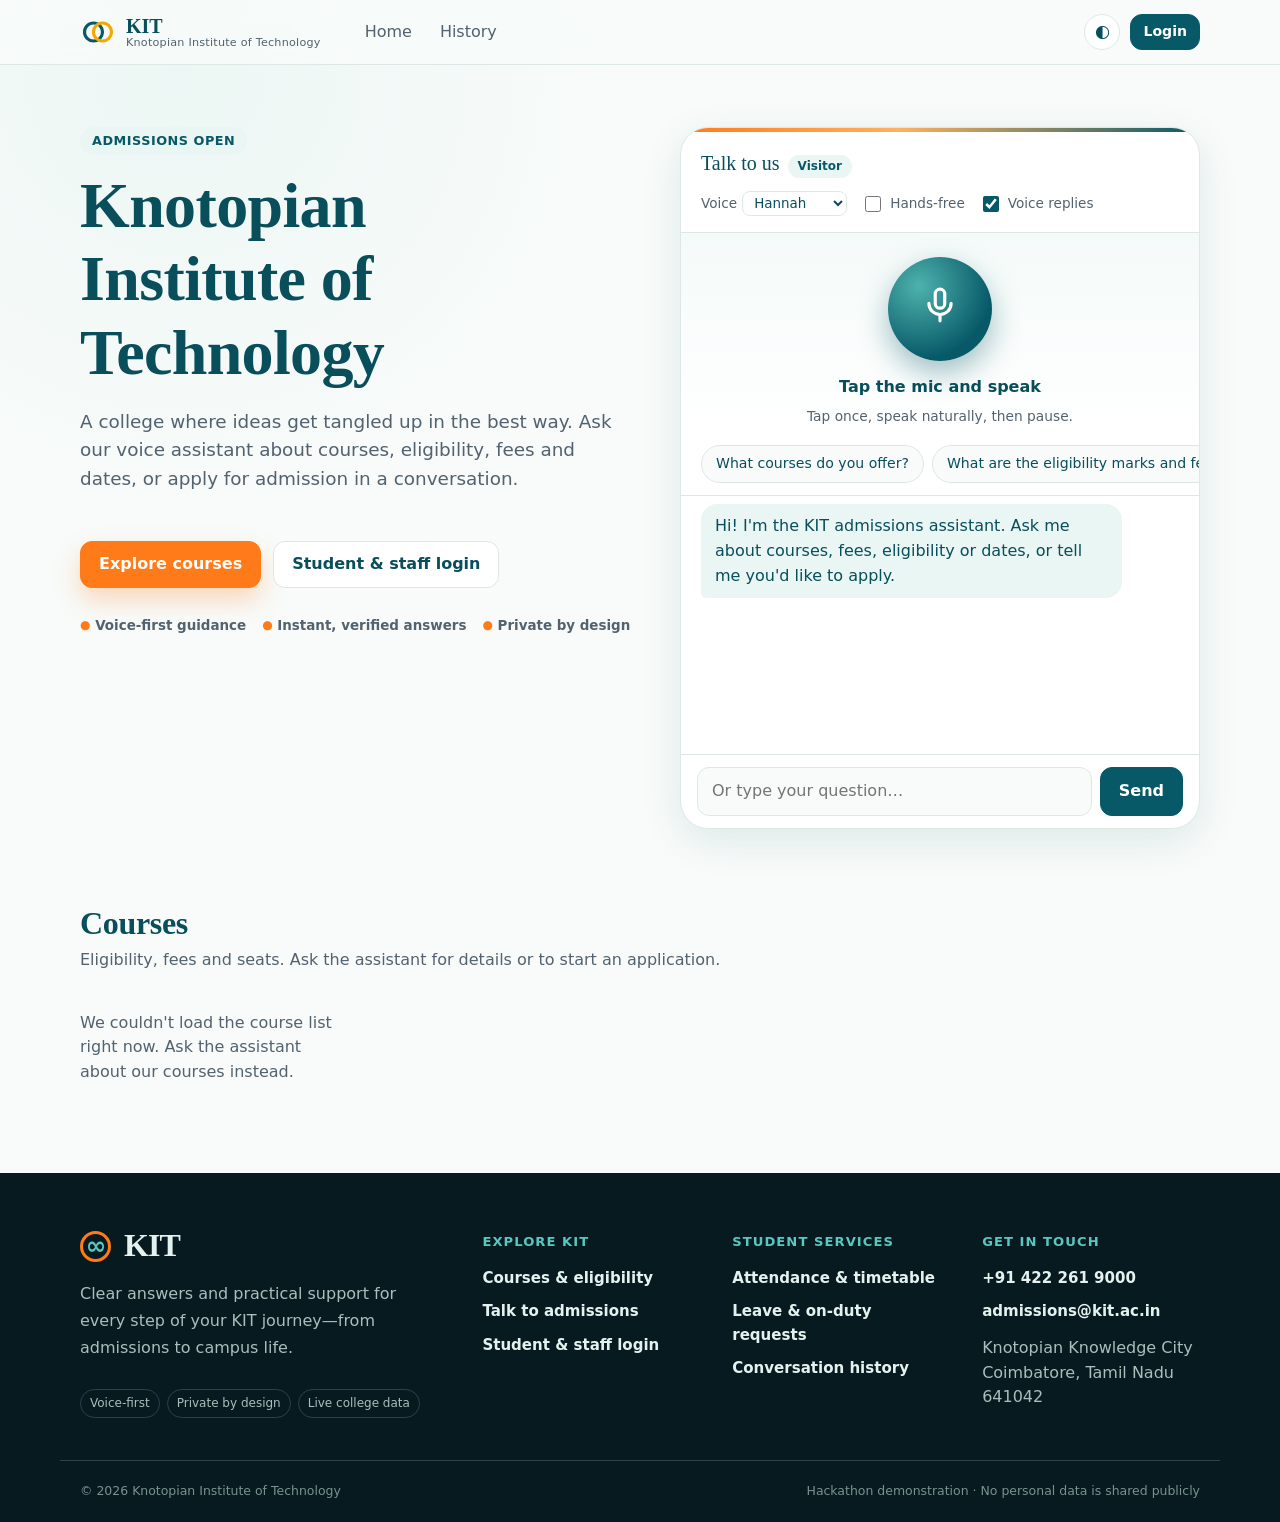
==== static/index.html @ 0d37ac1d "project v1" ====
<!doctype html>
<html lang="en">
<head>
<meta charset="utf-8">
<meta name="viewport" content="width=device-width, initial-scale=1">
<title>Knotopian Institute of Technology – Voice Assistant</title>
<meta name="description" content="Talk to the Knotopian Institute of Technology assistant about admissions, courses and student services.">
<script src="/static/theme.js"></script>
<link rel="stylesheet" href="/static/app.css">
</head>
<body>
<a class="skip" href="#main">Skip to content</a>
<header class="site" id="site-header"></header>
<main id="main">
  <section class="hero container">
    <div>
      <p class="eyebrow">Admissions open</p>
      <h1 id="college-name">Knotopian Institute of Technology</h1>
      <p class="lead" id="college-intro">A college where ideas get tangled up in the best way. Ask our voice assistant about courses, eligibility, fees and dates, or apply for admission in a conversation.</p>
      <div class="welcome-banner" id="welcome" hidden><span id="welcome-text"></span></div>
      <ul class="facts" id="college-facts"></ul>
      <div class="cta">
        <a class="btn primary" href="#courses">Explore courses</a>
        <a class="btn" href="/login" id="login-cta">Student &amp; staff login</a>
      </div>
      <div class="hero-points" aria-label="KIT assistant benefits">
        <span><b>●</b> Voice-first guidance</span>
        <span><b>●</b> Instant, verified answers</span>
        <span><b>●</b> Private by design</span>
      </div>
    </div>
    <div id="assistant"></div>
  </section>
  <section class="block container" id="courses">
    <h2>Courses</h2>
    <p class="sub">Eligibility, fees and seats. Ask the assistant for details or to start an application.</p>
    <div class="grid" id="course-grid" aria-live="polite">
      <div class="skeleton"></div><div class="skeleton"></div><div class="skeleton"></div>
    </div>
  </section>
</main>
<footer class="site-footer">
  <div class="container footer-grid">
    <section class="footer-brand">
      <a class="footer-mark" href="/" aria-label="KIT home"><span>∞</span> KIT</a>
      <p>Clear answers and practical support for every step of your KIT journey—from admissions to campus life.</p>
      <div class="footer-badges"><span>Voice-first</span><span>Private by design</span><span>Live college data</span></div>
    </section>
    <section>
      <h2>Explore KIT</h2>
      <a href="#courses">Courses &amp; eligibility</a>
      <a href="#assistant">Talk to admissions</a>
      <a href="/login">Student &amp; staff login</a>
    </section>
    <section>
      <h2>Student services</h2>
      <a href="/login">Attendance &amp; timetable</a>
      <a href="/login">Leave &amp; on-duty requests</a>
      <a href="/history">Conversation history</a>
    </section>
    <section>
      <h2>Get in touch</h2>
      <a href="tel:+914222619000">+91 422 261 9000</a>
      <a href="mailto:admissions@kit.ac.in">admissions@kit.ac.in</a>
      <p class="footer-address">Knotopian Knowledge City<br>Coimbatore, Tamil Nadu 641042</p>
    </section>
  </div>
  <div class="container footer-bottom"><span>© 2026 Knotopian Institute of Technology</span><span>Hackathon demonstration · No personal data is shared publicly</span></div>
</footer>
<script src="/static/common.js"></script>
<script src="/static/assistant.js"></script>
<script src="/static/home.js"></script>
</body>
</html>
---- static/app.css ----
:root{
  --bg:#F8FBFA; --surface:#FFFFFF; --ink:#084E5B; --muted:#52626F; --line:#DDE8E6;
  --primary:#075968; --primary-hover:#064B58; --on-primary:#FFFFFF; --accent:#FF7A18;
  --ok:#1E8E5A; --danger:#B42318; --soft:#EAF6F3; --shadow:0 12px 40px rgba(8,78,91,.11);
  --serif:"Iowan Old Style","Palatino Linotype",Palatino,Georgia,serif;
  --sans:ui-sans-serif,system-ui,-apple-system,"Segoe UI",Roboto,"Helvetica Neue",Arial,sans-serif;
}
@media (prefers-color-scheme:dark){
  :root{--bg:#0B171B; --surface:#13242A; --ink:#ECF7F5; --muted:#A8BFBB; --line:#29434A;
    --primary:#70D2C2; --primary-hover:#92E1D4; --on-primary:#082027; --accent:#FF9145; --soft:#19343A; --shadow:0 10px 40px rgba(0,0,0,.4);}
}
/* A manual choice takes precedence over the device preference. */
html[data-theme="light"]{--bg:#F8FBFA;--surface:#FFFFFF;--ink:#084E5B;--muted:#52626F;--line:#DDE8E6;--primary:#075968;--primary-hover:#064B58;--on-primary:#FFFFFF;--accent:#FF7A18;--ok:#1E8E5A;--danger:#B42318;--soft:#EAF6F3;--shadow:0 12px 40px rgba(8,78,91,.11)}
html[data-theme="dark"]{--bg:#0B171B;--surface:#13242A;--ink:#ECF7F5;--muted:#A8BFBB;--line:#29434A;--primary:#70D2C2;--primary-hover:#92E1D4;--on-primary:#082027;--accent:#FF9145;--ok:#4DCB93;--danger:#FF8C84;--soft:#19343A;--shadow:0 10px 40px rgba(0,0,0,.4)}
*{box-sizing:border-box}
html{scroll-behavior:smooth}
body{margin:0;background:radial-gradient(circle at 14% 5%,color-mix(in srgb,var(--soft) 85%,transparent),transparent 27rem),var(--bg);color:var(--ink);font:16px/1.55 var(--sans);-webkit-font-smoothing:antialiased}
h1,h2,h3{font-family:var(--serif);line-height:1.15;margin:0;letter-spacing:-.01em}
a{color:var(--primary)}
button,input{font:inherit;color:inherit}
:focus-visible{outline:3px solid var(--accent);outline-offset:2px;border-radius:6px}
.skip{position:absolute;left:-999px;top:8px;background:var(--surface);padding:8px 12px;border-radius:8px;z-index:10}
.skip:focus{left:8px}
.container{max-width:1160px;margin:0 auto;padding:0 20px}

/* header */
header.site{position:sticky;top:0;z-index:5;background:color-mix(in srgb,var(--bg) 88%,transparent);backdrop-filter:blur(10px);border-bottom:1px solid var(--line)}
.bar{display:flex;align-items:center;gap:20px;height:64px}
.brand{display:flex;align-items:center;gap:10px;text-decoration:none;color:var(--ink);color:var(--primary)}
.brand .name{display:flex;flex-direction:column;line-height:1.1;color:var(--ink)}
.brand .name strong{font-family:var(--serif);font-size:1.25rem}
.brand .name small{font-size:.7rem;color:var(--muted);letter-spacing:.02em}
nav.main-nav{display:flex;gap:4px;margin-left:12px}
nav.main-nav a{padding:8px 12px;border-radius:10px;text-decoration:none;color:var(--muted);font-weight:500}
nav.main-nav a:hover,nav.main-nav a[aria-current="page"]{background:var(--soft);color:var(--ink)}
.bar .spacer{flex:1}
.who{display:flex;align-items:center;gap:10px;font-size:.92rem}
.who .role{background:var(--soft);padding:2px 10px;border-radius:99px;font-size:.78rem;font-weight:600;text-transform:capitalize}
.theme-toggle{width:36px;height:36px;border:1px solid var(--line);border-radius:50%;background:var(--surface);color:var(--ink);cursor:pointer;font-size:1.08rem;line-height:1;display:grid;place-items:center}
.theme-toggle:hover{border-color:var(--primary);color:var(--primary)}

/* buttons */
.btn{display:inline-flex;align-items:center;justify-content:center;gap:8px;padding:10px 18px;border-radius:12px;border:1px solid var(--line);background:var(--surface);cursor:pointer;font-weight:600;text-decoration:none;color:var(--ink);transition:background .15s,border-color .15s}
.btn:hover{border-color:var(--primary)}
.btn.primary{background:var(--primary);border-color:var(--primary);color:var(--on-primary)}
.btn.primary:hover{background:var(--primary-hover)}
.hero .cta .btn.primary{background:var(--accent);border-color:var(--accent);color:#fff;box-shadow:0 12px 26px color-mix(in srgb,var(--accent) 28%,transparent)}
.hero .cta .btn.primary:hover{filter:brightness(.94)}
.btn.small{padding:6px 12px;font-size:.88rem}
.btn.danger{color:var(--danger)}

/* hero */
.hero{display:grid;grid-template-columns:minmax(0,1fr) minmax(0,520px);gap:48px;padding:62px 20px 36px;align-items:start}
.eyebrow{display:inline-block;margin:0 0 14px;padding:4px 12px;border-radius:99px;background:var(--soft);color:var(--primary);font-weight:700;font-size:.8rem;letter-spacing:.04em;text-transform:uppercase}
.hero h1{font-size:clamp(2.45rem,5vw,4rem);max-width:12ch}
.lead{font-size:1.15rem;color:var(--muted);max-width:52ch;margin:18px 0 22px}
.facts{list-style:none;padding:0;margin:0 0 26px;display:flex;flex-wrap:wrap;gap:8px}
.facts li{padding:6px 12px;border:1px solid var(--line);border-radius:10px;background:var(--surface);font-size:.9rem}
.facts li b{color:var(--muted);font-weight:600;margin-right:4px}
.cta{display:flex;gap:12px;flex-wrap:wrap}
.hero-points{display:flex;flex-wrap:wrap;gap:9px 16px;margin-top:28px;color:var(--muted);font-size:.84rem;font-weight:600}
.hero-points b{color:var(--accent);font-size:.75rem;vertical-align:1px}
.welcome-banner{padding:12px 16px;border-radius:14px;background:var(--soft);margin-bottom:18px}

/* courses */
section.block{padding:40px 20px}
section.block h2{font-size:2rem;margin-bottom:6px}
section.block .sub{color:var(--muted);margin:0 0 22px}
.grid{display:grid;grid-template-columns:repeat(auto-fill,minmax(250px,1fr));gap:16px}
.card{background:var(--surface);border:1px solid var(--line);border-radius:18px;padding:20px}
.course h3{font-size:1.2rem;margin-bottom:8px}
.course p{margin:0 0 12px;color:var(--muted);font-size:.93rem}
.course dl{margin:0;display:grid;grid-template-columns:auto 1fr;gap:4px 12px;font-size:.88rem}
.course dt{color:var(--muted)}
.course dd{margin:0;font-weight:600}
.skeleton{height:150px;border-radius:18px;background:linear-gradient(90deg,var(--soft),var(--surface),var(--soft));background-size:200% 100%;animation:shimmer 1.4s infinite}
@keyframes shimmer{to{background-position:-200% 0}}
.empty-note{color:var(--muted)}

/* assistant */
.assistant{display:flex;flex-direction:column;height:min(78vh,720px);min-height:560px;background:var(--surface);border:1px solid var(--line);border-radius:28px;box-shadow:var(--shadow);overflow:hidden;position:relative}
.assistant::before{content:"";display:block;height:4px;background:linear-gradient(90deg,var(--accent),#FFB15E 42%,var(--primary))}
.a-top{display:flex;justify-content:space-between;align-items:center;gap:12px;padding:16px 20px;border-bottom:1px solid var(--line);flex-wrap:wrap}
.a-title{font-family:var(--serif);font-size:1.25rem;margin-right:8px}
.badge{display:inline-block;background:var(--soft);border-radius:99px;padding:2px 10px;font-size:.75rem;font-weight:700;color:var(--primary)}
.toggles{display:flex;gap:14px;font-size:.85rem;color:var(--muted)}
.toggle{display:flex;align-items:center;gap:6px;cursor:pointer}
.toggle input{accent-color:var(--primary);width:16px;height:16px}
.voice-choice{display:flex;align-items:center;gap:5px;cursor:pointer}
.voice-choice select{border:1px solid var(--line);border-radius:8px;background:var(--surface);color:var(--ink);padding:3px 22px 3px 7px;font:inherit;font-size:.84rem;cursor:pointer}
.stage{display:flex;flex-direction:column;align-items:center;padding:24px 20px 10px;gap:6px;background:linear-gradient(180deg,color-mix(in srgb,var(--soft) 52%,transparent),transparent)}
.orb{--level:0;position:relative;width:104px;height:104px;border-radius:50%;border:0;cursor:pointer;color:#fff;display:grid;place-items:center;
  background:radial-gradient(circle at 30% 28%,#4EB2AC,var(--primary) 70%);box-shadow:0 12px 30px color-mix(in srgb,var(--primary) 38%,transparent);
  transform:scale(calc(1 + var(--level) * .22));transition:transform .08s linear,background .25s}
.orb svg{width:38px;height:38px}
.orb[data-state="listening"]{background:radial-gradient(circle at 30% 28%,#FFC06A,var(--accent) 70%);color:#2a1d00;box-shadow:0 12px 30px color-mix(in srgb,var(--accent) 45%,transparent)}
.orb[data-state="listening"]::after{content:"";position:absolute;inset:-10px;border-radius:50%;border:3px solid var(--accent);animation:ring 1.3s ease-out infinite}
.orb[data-state="thinking"]{background:radial-gradient(circle at 30% 28%,#9AA3BC,#56607A 70%);animation:breathe 1.2s ease-in-out infinite}
.orb[data-state="speaking"]{background:radial-gradient(circle at 30% 28%,#55D6A5,#1E8E5A 70%);box-shadow:0 12px 30px rgba(30,142,90,.4);animation:breathe .9s ease-in-out infinite}
@keyframes ring{from{transform:scale(.92);opacity:1}to{transform:scale(1.3);opacity:0}}
@keyframes breathe{50%{box-shadow:0 0 0 14px rgba(120,130,170,.18)}}
.state-label{margin:8px 0 0;font-weight:700}
.caption{margin:0;min-height:1.4em;color:var(--muted);font-size:.86rem;text-align:center}
.chips{display:flex;gap:8px;overflow-x:auto;padding:8px 20px 12px;scrollbar-width:none}
.chips::-webkit-scrollbar{display:none}
.chip{flex:none;border:1px solid var(--line);background:var(--bg);border-radius:99px;padding:7px 14px;font-size:.88rem;cursor:pointer;white-space:nowrap}
.chip:hover{border-color:var(--primary);color:var(--primary)}
.log{flex:1;overflow-y:auto;padding:8px 20px 14px;display:flex;flex-direction:column;gap:10px;border-top:1px solid var(--line)}
.msg{max-width:88%;padding:10px 14px;border-radius:16px;overflow-wrap:anywhere;animation:pop .18s ease-out}
.msg p{margin:0;white-space:pre-wrap}
.msg.user{align-self:flex-end;background:var(--primary);color:var(--on-primary);border-bottom-right-radius:5px}
.msg.bot{align-self:flex-start;background:var(--soft);border-bottom-left-radius:5px}
.msg.system{align-self:center;background:transparent;color:var(--muted);font-size:.88rem;text-align:center;border:1px dashed var(--line)}
.msg .tools{display:flex;flex-wrap:wrap;gap:6px;margin-top:8px}
.tool-chip{font-size:.72rem;padding:2px 8px;border-radius:99px;background:var(--surface);color:var(--muted);border:1px solid var(--line)}
@keyframes pop{from{opacity:0;transform:translateY(6px)}}
.composer{display:flex;gap:8px;padding:12px 16px;border-top:1px solid var(--line)}
.composer input{flex:1;min-width:0;padding:11px 14px;border:1px solid var(--line);border-radius:12px;background:var(--bg)}

/* forms & pages */
.page-narrow{max-width:460px;margin:48px auto;padding:0 20px}
.auth-card{padding:28px}
.auth-card h1{font-size:1.9rem;margin-bottom:6px}
.field{display:flex;flex-direction:column;gap:6px;margin:16px 0}
.field label{font-weight:600;font-size:.9rem}
.field input{padding:12px 14px;border:1px solid var(--line);border-radius:12px;background:var(--bg)}
.form-error{color:var(--danger);min-height:1.4em;margin:0 0 8px;font-size:.92rem}
.demo{margin-top:22px;padding-top:18px;border-top:1px solid var(--line);font-size:.88rem;color:var(--muted)}
.demo .row{display:flex;gap:6px;flex-wrap:wrap;margin-top:8px}
.history{display:grid;grid-template-columns:minmax(0,340px) minmax(0,1fr);gap:20px;padding:32px 20px;align-items:start}
.conv-list{list-style:none;margin:0;padding:0;display:flex;flex-direction:column;gap:8px}
.conv-item{width:100%;text-align:left;border:1px solid var(--line);background:var(--surface);border-radius:14px;padding:12px 14px;cursor:pointer}
.conv-item:hover,.conv-item[aria-current="true"]{border-color:var(--primary);background:var(--soft)}
.conv-item strong{display:block;overflow:hidden;text-overflow:ellipsis;white-space:nowrap}
.conv-item small{color:var(--muted)}
.thread{padding:20px;min-height:320px}
.thread .log{border:0;padding:0;overflow:visible}
.thread-head{display:flex;justify-content:space-between;align-items:center;gap:12px;margin-bottom:14px}
.site-footer{margin-top:32px;padding:56px 0 22px;background:#071A20;color:#A8BFBB;border:0}
.footer-grid{display:grid;grid-template-columns:1.7fr repeat(3,1fr);gap:32px;padding-bottom:42px}
.footer-grid section{display:flex;flex-direction:column;align-items:flex-start;gap:10px}
.footer-grid h2{font-family:var(--sans);font-size:.82rem;letter-spacing:.08em;text-transform:uppercase;color:#57C8C1;margin:5px 0 8px}
.footer-grid a{color:#E4F1EE;text-decoration:none;font-weight:600;font-size:.94rem}
.footer-grid a:hover{text-decoration:underline;color:#FFB15E}
.footer-brand p{max-width:32ch;margin:8px 0 10px;font-size:1rem;line-height:1.7}
.footer-mark{font:700 2rem/1 var(--serif)!important;color:#E4F1EE!important;letter-spacing:-.03em}
.footer-mark span{display:inline-grid;place-items:center;width:31px;height:31px;border:3px solid #FF7A18;border-radius:50%;color:#57C8C1;font-family:var(--sans);font-size:1.55rem;vertical-align:2px;margin-right:6px}
.footer-badges{display:flex;flex-wrap:wrap;gap:7px;margin-top:8px}
.footer-badges span{border:1px solid #29434A;border-radius:99px;padding:4px 9px;font-size:.75rem;color:#A8BFBB}
.footer-address{margin:2px 0;color:#A8BFBB;line-height:1.55}
.footer-bottom{display:flex;justify-content:space-between;gap:18px;padding-top:20px;border-top:1px solid #29434A;font-size:.78rem;color:#78938F}

@media (max-width:900px){
  .hero{grid-template-columns:1fr;padding-top:28px}
  .history{grid-template-columns:1fr}
  nav.main-nav{display:none}
  .assistant{height:82vh}
  .footer-grid{grid-template-columns:repeat(2,1fr)}
}
@media (max-width:560px){
  .footer-grid{grid-template-columns:1fr;gap:24px}
  .footer-bottom{flex-direction:column}
  .a-top{align-items:flex-start}
  .toggles{width:100%;justify-content:space-between;gap:8px;font-size:.78rem}
  .voice-choice select{max-width:82px}
}
@media (prefers-reduced-motion:reduce){
  *{animation:none!important;transition:none!important}
}
.auth-card .btn.primary{width:100%}
.history h2{font-size:1.6rem;margin-bottom:14px}
[hidden]{display:none!important}
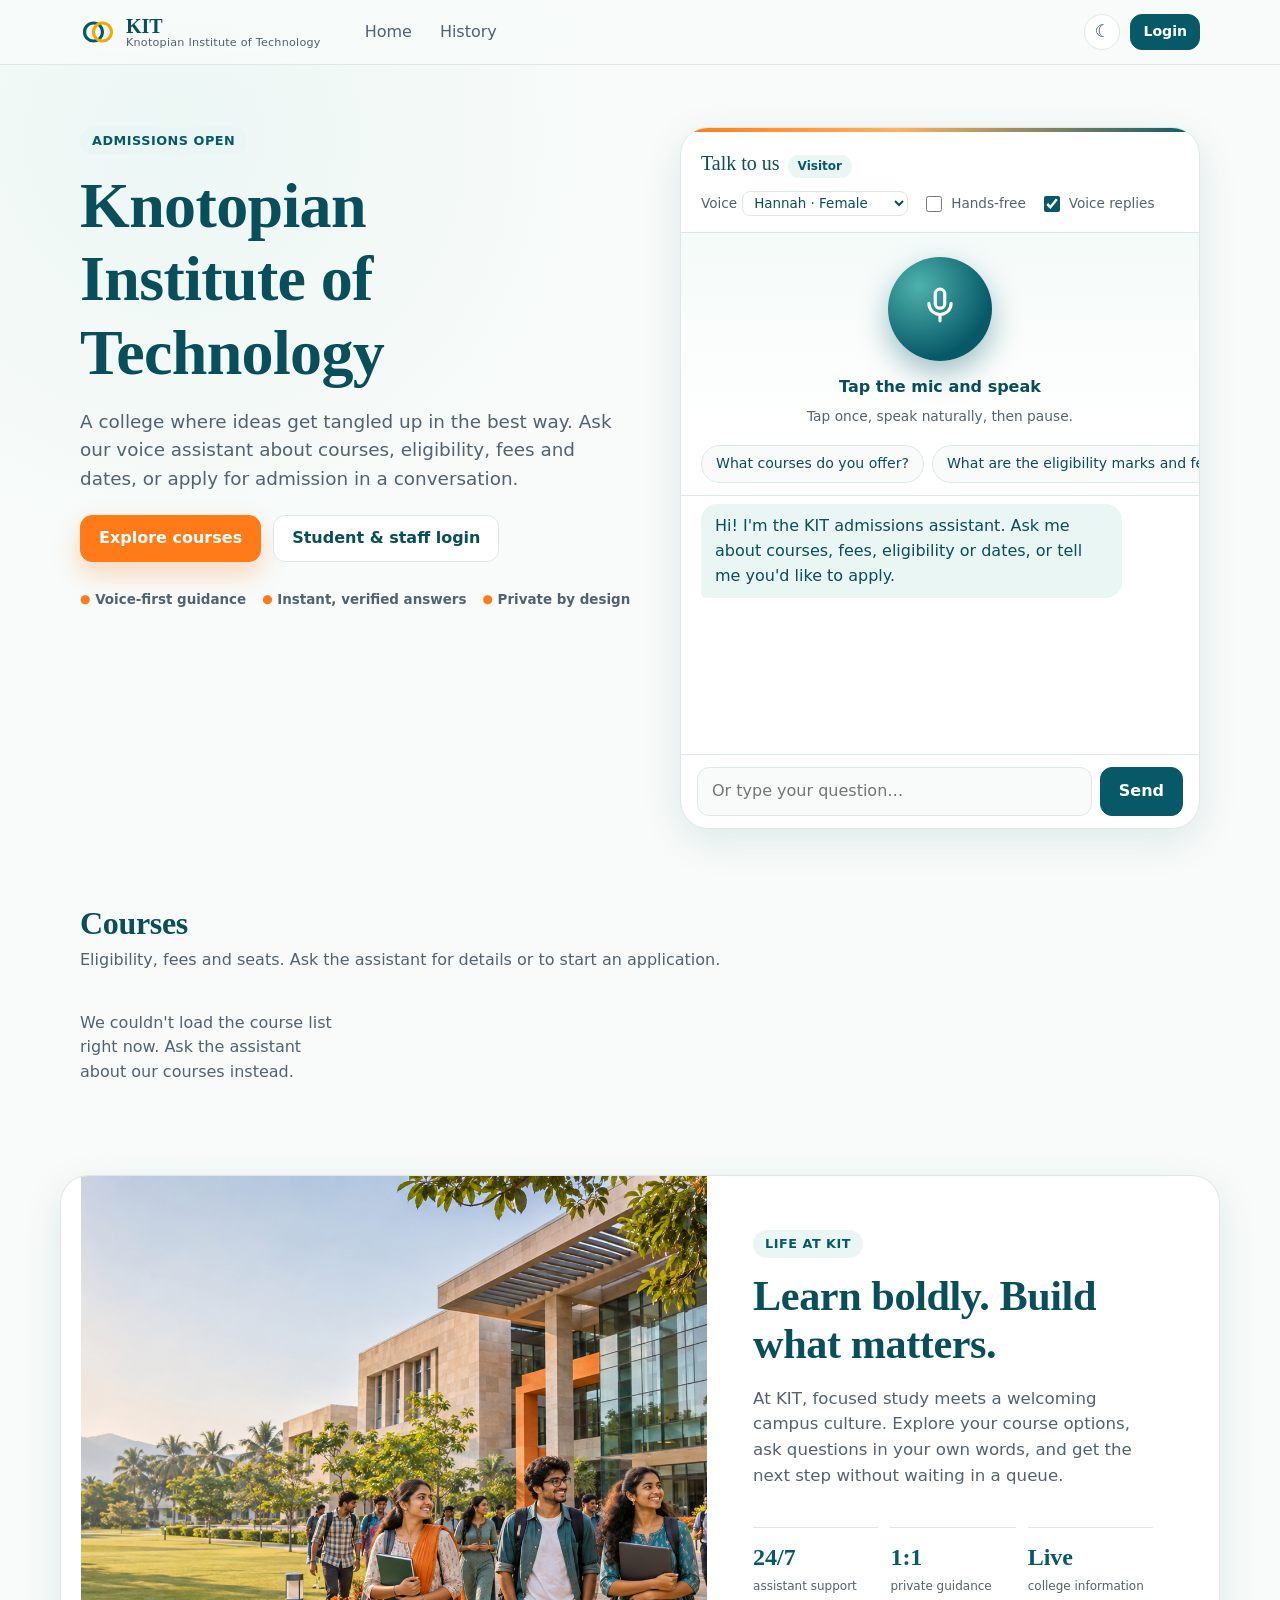
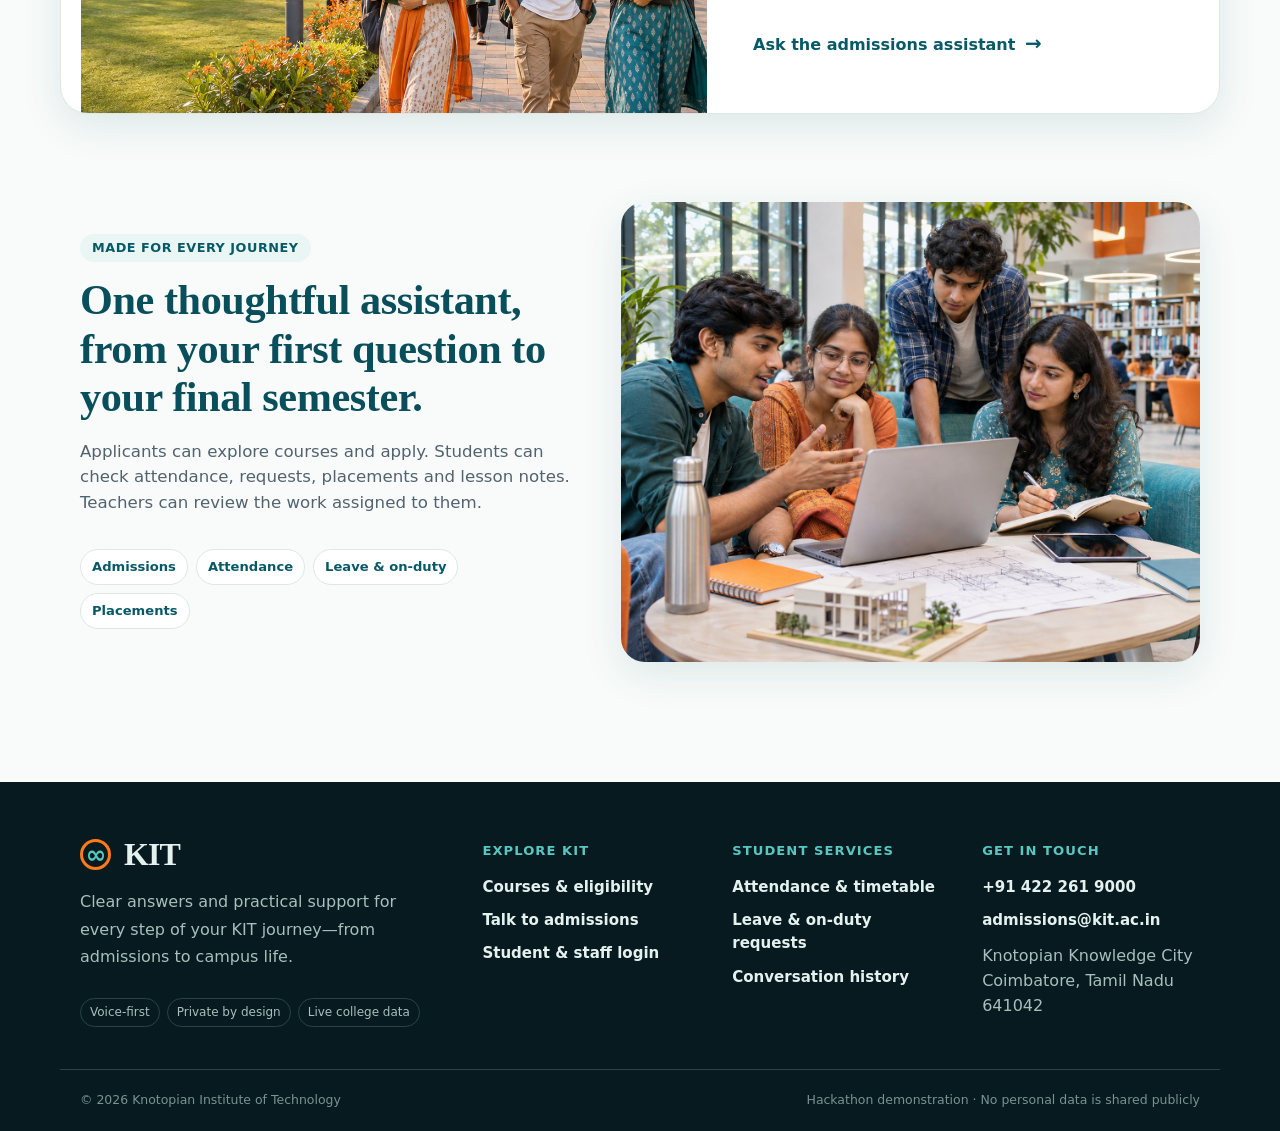
==== commit a073fc88: "Ship polished KIT voice assistant" ====
--- a/static/index.html
+++ b/static/index.html
@@ -18,7 +18,6 @@
       <h1 id="college-name">Knotopian Institute of Technology</h1>
       <p class="lead" id="college-intro">A college where ideas get tangled up in the best way. Ask our voice assistant about courses, eligibility, fees and dates, or apply for admission in a conversation.</p>
       <div class="welcome-banner" id="welcome" hidden><span id="welcome-text"></span></div>
-      <ul class="facts" id="college-facts"></ul>
       <div class="cta">
         <a class="btn primary" href="#courses">Explore courses</a>
         <a class="btn" href="/login" id="login-cta">Student &amp; staff login</a>
@@ -37,6 +36,20 @@
     <div class="grid" id="course-grid" aria-live="polite">
       <div class="skeleton"></div><div class="skeleton"></div><div class="skeleton"></div>
     </div>
+  </section>
+  <section class="campus-feature container" aria-label="Life at KIT">
+    <div class="campus-image-wrap"><img src="/static/images/kit-campus-hero.png" alt="Students walking across a modern green college campus" loading="lazy"></div>
+    <div class="campus-copy">
+      <p class="eyebrow">Life at KIT</p>
+      <h2>Learn boldly. Build what matters.</h2>
+      <p>At KIT, focused study meets a welcoming campus culture. Explore your course options, ask questions in your own words, and get the next step without waiting in a queue.</p>
+      <div class="stat-row"><div><strong>24/7</strong><span>assistant support</span></div><div><strong>1:1</strong><span>private guidance</span></div><div><strong>Live</strong><span>college information</span></div></div>
+      <a class="text-link" href="#assistant">Ask the admissions assistant <span aria-hidden="true">→</span></a>
+    </div>
+  </section>
+  <section class="study-feature container">
+    <div class="study-copy"><p class="eyebrow">Made for every journey</p><h2>One thoughtful assistant, from your first question to your final semester.</h2><p>Applicants can explore courses and apply. Students can check attendance, requests, placements and lesson notes. Teachers can review the work assigned to them.</p><div class="service-pills"><span>Admissions</span><span>Attendance</span><span>Leave &amp; on-duty</span><span>Placements</span></div></div>
+    <img src="/static/images/kit-study-lounge.png" alt="Students collaborating on a project in the KIT study lounge" loading="lazy">
   </section>
 </main>
 <footer class="site-footer">
--- a/static/app.css
+++ b/static/app.css
@@ -76,6 +76,12 @@
 .skeleton{height:150px;border-radius:18px;background:linear-gradient(90deg,var(--soft),var(--surface),var(--soft));background-size:200% 100%;animation:shimmer 1.4s infinite}
 @keyframes shimmer{to{background-position:-200% 0}}
 .empty-note{color:var(--muted)}
+.campus-feature{display:grid;grid-template-columns:1.12fr .88fr;gap:0;margin-top:34px;background:var(--surface);border:1px solid var(--line);border-radius:28px;overflow:hidden;box-shadow:var(--shadow)}
+.campus-image-wrap{min-height:430px;overflow:hidden}.campus-image-wrap img{width:100%;height:100%;display:block;object-fit:cover;transition:transform .5s ease}.campus-feature:hover img{transform:scale(1.025)}
+.campus-copy{padding:54px 46px;display:flex;flex-direction:column;align-items:flex-start;justify-content:center}.campus-copy h2,.study-copy h2{font-size:clamp(2rem,3.3vw,3rem)}.campus-copy>p:not(.eyebrow),.study-copy>p:not(.eyebrow){color:var(--muted);font-size:1.04rem;max-width:48ch}
+.stat-row{display:grid;grid-template-columns:repeat(3,1fr);width:100%;gap:12px;margin:22px 0}.stat-row div{display:flex;flex-direction:column;padding:11px 0;border-top:1px solid var(--line)}.stat-row strong{font-family:var(--serif);font-size:1.5rem;color:var(--primary)}.stat-row span{font-size:.75rem;color:var(--muted)}
+.text-link{font-weight:700;text-decoration:none}.text-link span{font-size:1.25rem;margin-left:4px}.text-link:hover{text-decoration:underline}
+.study-feature{display:grid;grid-template-columns:.92fr 1.08fr;gap:48px;align-items:center;padding:88px 20px}.study-feature>img{width:100%;aspect-ratio:1.26;object-fit:cover;border-radius:24px;box-shadow:var(--shadow)}.study-copy{display:flex;flex-direction:column;align-items:flex-start}.service-pills{display:flex;flex-wrap:wrap;gap:8px;margin-top:16px}.service-pills span{border:1px solid var(--line);background:var(--surface);border-radius:99px;padding:7px 11px;font-size:.82rem;font-weight:650;color:var(--primary)}
 
 /* assistant */
 .assistant{display:flex;flex-direction:column;height:min(78vh,720px);min-height:560px;background:var(--surface);border:1px solid var(--line);border-radius:28px;box-shadow:var(--shadow);overflow:hidden;position:relative}
@@ -127,6 +133,8 @@
 .form-error{color:var(--danger);min-height:1.4em;margin:0 0 8px;font-size:.92rem}
 .demo{margin-top:22px;padding-top:18px;border-top:1px solid var(--line);font-size:.88rem;color:var(--muted)}
 .demo .row{display:flex;gap:6px;flex-wrap:wrap;margin-top:8px}
+.login-layout{min-height:calc(100vh - 65px);display:grid;place-items:center;padding:56px 20px;background:linear-gradient(110deg,rgba(3,27,33,.72),rgba(3,27,33,.4)),url('/static/images/kit-campus-hero.png') center/cover fixed}
+.login-panel{display:grid;place-items:center;width:100%}.login-panel .auth-card{width:min(100%,490px);padding:34px 38px;background:color-mix(in srgb,var(--surface) 94%,transparent);box-shadow:0 24px 70px rgba(0,0,0,.28);border-radius:26px;backdrop-filter:blur(12px)}.auth-card h1{font-size:2.25rem}.field input:focus{border-color:var(--accent);outline:3px solid color-mix(in srgb,var(--accent) 20%,transparent);background:var(--surface)}
 .history{display:grid;grid-template-columns:minmax(0,340px) minmax(0,1fr);gap:20px;padding:32px 20px;align-items:start}
 .conv-list{list-style:none;margin:0;padding:0;display:flex;flex-direction:column;gap:8px}
 .conv-item{width:100%;text-align:left;border:1px solid var(--line);background:var(--surface);border-radius:14px;padding:12px 14px;cursor:pointer}
@@ -156,6 +164,7 @@
   nav.main-nav{display:none}
   .assistant{height:82vh}
   .footer-grid{grid-template-columns:repeat(2,1fr)}
+  .campus-feature{grid-template-columns:1fr}.campus-image-wrap{min-height:300px}.campus-copy{padding:38px 28px}.study-feature{grid-template-columns:1fr;padding:58px 20px}.study-feature>img{order:-1}.login-layout{padding:36px 18px;background-attachment:scroll}
 }
 @media (max-width:560px){
   .footer-grid{grid-template-columns:1fr;gap:24px}
